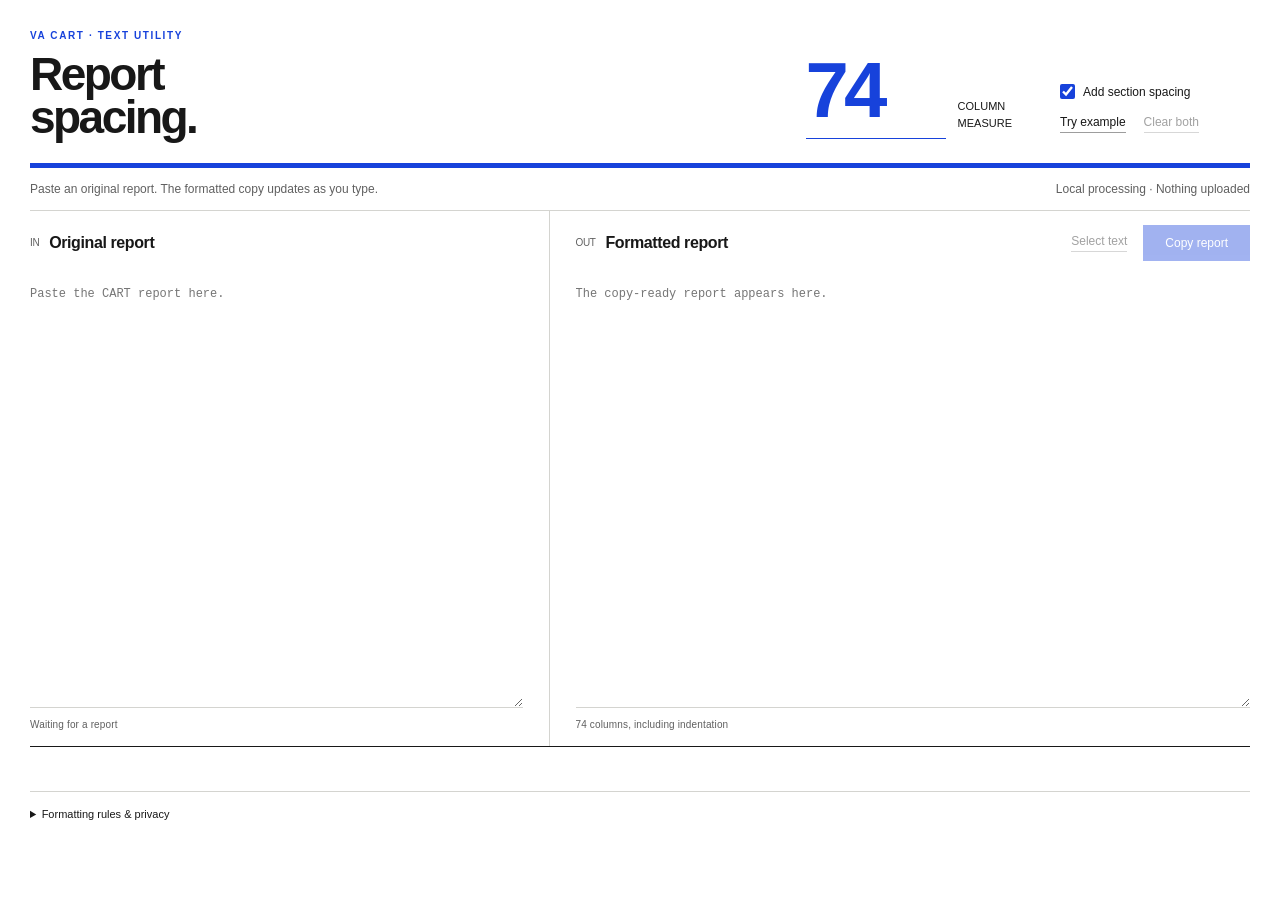
==== applications/pava-reports/index.html @ 6ceb466f "Add Applications section and host PAVA Reports formatter" ====
<!doctype html>
<html lang="en">
<head>
  <meta charset="utf-8">
  <meta name="viewport" content="width=device-width, initial-scale=1">
  <meta http-equiv="Content-Security-Policy" content="default-src 'none'; script-src 'unsafe-inline'; style-src 'unsafe-inline'; connect-src 'none'; img-src 'none'; font-src 'none'; object-src 'none'; base-uri 'none'; form-action 'none'">
  <meta name="referrer" content="no-referrer">
  <title>CART report formatter</title>
  <style>
    :root { color-scheme: light; --blue: #1742db; --ink: #181818; --muted: #606060; --line: #d4d4d0; font-family: Arial, Helvetica, sans-serif; color: var(--ink); background: #fff; }
    * { box-sizing: border-box; }
    body { margin: 0; }
    button, input { font: inherit; }
    a { color: inherit; }
    main { max-width: 1700px; margin: auto; padding: 0 30px 22px; }
    .masthead { display: grid; grid-template-columns: 1fr auto auto; align-items: end; gap: 48px; padding: 30px 0 24px; border-bottom: 5px solid var(--blue); }
    .masthead small { display: block; font-size: 10px; letter-spacing: .16em; text-transform: uppercase; color: var(--blue); margin-bottom: 12px; font-weight: 700; }
    h1 { font-size: 46px; line-height: .94; letter-spacing: -.055em; font-weight: 800; margin: 0; }
    .width-setting { display: flex; align-items: end; gap: 12px; }
    .width-setting label { font-size: 11px; text-transform: uppercase; line-height: 1.5; padding-bottom: 8px; }
    #width { width: 140px; border: 0; border-bottom: 1px solid var(--blue); color: var(--blue); background: white; padding: 0 0 2px; font-size: 78px; font-weight: 700; line-height: 1; letter-spacing: -.065em; }
    .options { min-width: 190px; font-size: 12px; display: grid; gap: 16px; padding-bottom: 6px; }
    .check { display: flex; align-items: center; gap: 8px; }
    input[type=checkbox] { accent-color: var(--blue); width: 15px; height: 15px; margin: 0; }
    .options-buttons { display: flex; gap: 18px; }
    button { cursor: pointer; }
    button.quiet { border: 0; border-bottom: 1px solid #9d9d9d; padding: 0 0 3px; background: transparent; color: var(--ink); font-size: 12px; }
    button.quiet:hover:not(:disabled) { color: var(--blue); border-color: var(--blue); }
    button:disabled { opacity: .4; cursor: default; }
    .instruction { display: flex; justify-content: space-between; gap: 20px; margin: 0; padding: 14px 0; font-size: 12px; color: var(--muted); }
    .workspace { display: grid; grid-template-columns: minmax(0, .85fr) minmax(0, 1.15fr); border-top: 1px solid var(--line); border-bottom: 1px solid var(--ink); }
    .input-panel { padding-right: 26px; }
    .output-panel { border-left: 1px solid var(--line); padding-left: 26px; }
    .panel-head { display: flex; align-items: center; justify-content: space-between; min-height: 64px; gap: 12px; }
    .panel-head label { font-weight: 700; font-size: 16px; letter-spacing: -.025em; }
    .panel-head label span { font-size: 10px; color: var(--muted); font-weight: 400; margin-right: 10px; vertical-align: 2px; }
    .panel-actions { display: flex; align-items: center; gap: 16px; }
    #copy { background: var(--blue); color: white; border: 0; padding: 11px 22px; font-size: 12px; }
    #copy:hover:not(:disabled) { background: #092cac; }
    textarea { display: block; width: 100%; height: max(345px, 48vh); border: 0; background: #fff; color: #242424; padding: 9px 0 20px; resize: vertical; font: 12px/1.8 "SFMono-Regular", Consolas, "Liberation Mono", monospace; tab-size: 8; border-radius: 0; }
    textarea::placeholder { color: #767676; }
    #output { color: #162760; }
    .panel-foot { min-height: 39px; padding: 11px 0; border-top: 1px solid var(--line); font-size: 10px; color: var(--muted); letter-spacing: .015em; }
    .status { min-height: 16px; font-size: 12px; color: #4e5a56; margin: 14px 0; }
    .status.warning { color: #a3360a; }
    .bottom { display: flex; gap: 40px; justify-content: space-between; border-top: 1px solid var(--line); padding-top: 13px; font-size: 11px; color: var(--muted); }
    details { max-width: 680px; line-height: 1.65; }
    summary { cursor: pointer; color: var(--ink); width: fit-content; }
    details p { margin-bottom: 0; }
    :focus-visible { outline: 2px solid var(--blue); outline-offset: 4px; }
    textarea:focus-visible { outline-offset: -2px; }
    @media (min-width: 1450px) { textarea { font-size: 13px; } }
    @media (max-width: 950px) { .masthead { gap: 24px; } h1 { font-size: 36px; } #width { width: 100px; font-size: 60px; } .options { min-width: 155px; } .workspace { grid-template-columns: 1fr; } .input-panel { padding: 0; } .output-panel { padding: 0; border-left: 0; border-top: 3px solid var(--blue); } textarea { height: 300px; } }
    @media (max-width: 600px) { .panel-head { flex-wrap: wrap; padding: 14px 0; gap: 14px; } main { padding: 0 18px 20px; } .masthead { grid-template-columns: 1fr auto; padding-top: 22px; } .options { grid-column: 1/-1; display: flex; justify-content: space-between; } h1 { font-size: 36px; } .width-setting { gap: 6px; } .width-setting label { font-size: 9px; } .instruction { flex-direction: column; gap: 5px; } .bottom { gap: 16px; } }
  </style>
</head>
<body>

  <main>
    <header class="masthead">
      <div><small>VA CART · Text utility</small><h1>Report<br>spacing.</h1></div>
      <div class="width-setting"><input id="width" aria-label="Line width" type="number" min="40" max="120" step="1" value="74"><label for="width">Column<br>measure</label></div>
      <div class="options">
        <label class="check"><input id="spacing" type="checkbox" checked>Add section spacing</label>
        <div class="options-buttons"><button id="demo" class="quiet" type="button">Try example</button><button id="clear" class="quiet" type="button" disabled>Clear both</button></div>
      </div>
    </header>
    <p class="instruction"><span>Paste an original report. The formatted copy updates as you type.</span><span>Local processing · Nothing uploaded</span></p>
    <div class="workspace">
      <section class="input-panel" aria-labelledby="original-label">
        <div class="panel-head"><label id="original-label" for="original"><span aria-hidden="true">IN</span>Original report</label></div>
        <textarea id="original" wrap="off" spellcheck="false" autocorrect="off" autocapitalize="off" autocomplete="off" placeholder="Paste the CART report here." aria-describedby="input-stats"></textarea>
        <div class="panel-foot" id="input-stats">Waiting for a report</div>
      </section>
      <section class="output-panel" aria-labelledby="output-label">
        <div class="panel-head"><label id="output-label" for="output"><span aria-hidden="true">OUT</span>Formatted report</label><div class="panel-actions"><button id="select" class="quiet" type="button" disabled>Select text</button><button id="copy" type="button" disabled>Copy report</button></div></div>
        <textarea id="output" wrap="off" readonly spellcheck="false" autocorrect="off" autocapitalize="off" autocomplete="off" placeholder="The copy-ready report appears here." aria-describedby="output-stats status"></textarea>
        <div class="panel-foot" id="output-stats">74 columns, including indentation</div>
      </section>
    </div>
    <p id="status" class="status" role="status" aria-live="polite"></p>
    <footer class="bottom"><details><summary>Formatting rules & privacy</summary><p>Rewraps recognized paragraphs at word boundaries, preserves measurement rows, and shortens dividers to the selected width. Only spaces, newlines, and divider lengths change. No special hyphen rules. No uploads, analytics, or saved reports; copying uses your clipboard.</p></details></footer>
    <noscript><p>Enable JavaScript to format a report.</p></noscript>
  </main>
  <script id="formatter">
    "use strict";

    // Deliberately small, explicit CART rules. Unknown rows are wrapped separately.
    const CARTFormatter = (() => {
      const subsections = /^(?:Diagnostic Procedures:|Interventions:|Secondary arterial access for diagnostic procedures:|Sedation \(actual\):.*|Pre Implant Aortic Valve Assessment|Post Implant Aortic Valve Assessment|Procedure Information|Procedure and Device Implant Details|Technical Details:)$/;
      const narrativeSections = new Set([
        "TIME-OUT", "ACCESS", "PROCEDURE DETAILS AND FINDINGS",
        "PROCEDURE SUMMARY", "RECOMMENDATIONS", "PERIPROCEDURAL COMPLICATIONS",
        "EQUIPMENT/DEVICES"
      ]);
      const indentation = line => line.match(/^ */)[0];
      const isDivider = line => /^([_-])\1{3,}$/.test(line.trim());
      const isHeading = line => line.length > 0 && !/^\s/.test(line) && /[A-Z]/.test(line) && /^[A-Z][A-Z0-9 /(),:&+.'-]*$/.test(line) && !isDivider(line);
      const isBullet = line => /^\s*(?:--|[-*•]|\d+[.)])\s+/.test(line);
      const isData = line => /:/.test(line) || /\S {2,}\S/.test(line.trim());

      function normalize(text) {
        return String(text).replace(/\r\n?/g, "\n").split("\n").map(line => {
          // Expand tabs using fixed eight-column tab stops, keeping table alignment.
          let expanded = "";
          for (const c of line) expanded += c === "\t" ? " ".repeat(8 - expanded.length % 8) : c;
          return expanded.replace(/\s+$/, "");
        });
      }

      function wrap(line, width, continuedIndent = indentation(line)) {
        if (line.length <= width) return [line];
        const indent = indentation(line);
        const words = [...line.slice(indent.length).matchAll(/(\s*)(\S+)/g)];
        const result = [];
        let current = indent;
        let hasWord = false;
        for (const [, gap, word] of words) {
          if (hasWord && current.length + gap.length + word.length > width) {
            result.push(current);
            current = continuedIndent + word;
          } else {
            current += (hasWord ? gap : "") + word;
          }
          hasWord = true;
        }
        if (hasWord) result.push(current);
        return result;
      }

      function joinProse(lines) {
        return lines.map(line => line.trim()).join(" ");
      }

      function contentKey(text) {
        // Divider length is the only allowed non-whitespace change.
        return normalize(text).filter(line => !isDivider(line)).join("").replace(/\s/g, "");
      }

      function format(text, options = {}) {
        const width = options.width ?? 74;
        const spacing = options.spacing ?? true;
        if (!Number.isInteger(width) || width < 40 || width > 120) throw new RangeError("Choose a whole number from 40 to 120 columns.");
        const lines = normalize(text);
        const output = [];
        let section = "";
        let inTitle = false;
        const blank = () => { if (output.length && output[output.length - 1] !== "") output.push(""); };

        for (let i = 0; i < lines.length; i++) {
          const line = lines[i];
          const trimmed = line.trim();
          if (!trimmed) { blank(); continue; }
          if (isDivider(line)) {
            if (spacing && trimmed[0] === "_" && output.length > 1) blank();
            output.push(trimmed.slice(0, width));
            if (spacing && trimmed[0] === "_") blank();
            inTitle = false;
            continue;
          }

          if (/^STRUCTURAL HEART INTERVENTION/.test(line) || (inTitle && isHeading(line) && output[output.length - 1] !== "REPORT")) {
            if (spacing && !inTitle) blank();
            output.push(...wrap(line, width));
            inTitle = true;
            continue;
          }
          if (inTitle && spacing) blank();
          inTitle = false;

          if (isHeading(line)) {
            if (spacing) blank();
            section = trimmed;
            output.push(...wrap(line, width));
            continue;
          }
          if (subsections.test(trimmed)) {
            if (spacing) blank();
            output.push(...wrap(trimmed, width));
            if (spacing && /^Sedation \(actual\):/.test(trimmed)) blank();
            continue;
          }
          if (spacing && /^(?:Patient:|Procedure Date:|Start of procedure:|The attending was present)/.test(trimmed)) blank();

          const bullet = isBullet(line);
          const prose = narrativeSections.has(section) && indentation(line).length >= 2 && !isData(line);
          if (bullet || prose) {
            const paragraph = [line];
            while (i + 1 < lines.length) {
              const next = lines[i + 1];
              if (!next.trim() || isBullet(next) || isHeading(next) || isDivider(next) || subsections.test(next.trim()) || isData(next)) break;
              if (indentation(next).length < 2) break;
              // Outside detailed findings, a completed sentence is a row boundary.
              if (section !== "PROCEDURE DETAILS AND FINDINGS" && /[.!?]$/.test(paragraph[paragraph.length - 1].trim())) break;
              paragraph.push(next);
              i++;
            }
            const indent = indentation(line);
            const marker = bullet ? line.match(/^\s*(?:--|[-*•]|\d+[.)])\s+/)[0] : indent;
            output.push(...wrap(indent + joinProse(paragraph), width, bullet ? " ".repeat(marker.length) : indent));
          } else {
            // Do not infer paragraphs for unknown sections or aligned data rows.
            output.push(...wrap(line, width));
          }
        }
        while (output[output.length - 1] === "") output.pop();
        const formatted = output.join("\n");
        const overflow = output.flatMap((line, i) => line.length > width ? [i + 1] : []);
        return {
          text: formatted,
          preserved: contentKey(text) === contentKey(formatted),
          overflow,
          maxWidth: output.reduce((max, line) => Math.max(max, line.length), 0),
          lineCount: output.length,
          nonAscii: /[^\x00-\x7f]/.test(formatted)
        };
      }
      return { format };
    })();
  </script>
  <script id="interface">
    "use strict";
    const original = document.getElementById("original");
    const output = document.getElementById("output");
    const widthInput = document.getElementById("width");
    const spacingInput = document.getElementById("spacing");
    const copyButton = document.getElementById("copy");
    const selectButton = document.getElementById("select");
    const clearButton = document.getElementById("clear");
    const status = document.getElementById("status");
    const inputStats = document.getElementById("input-stats");
    const outputStats = document.getElementById("output-stats");

    function update() {
      copyButton.textContent = "Copy report";
      selectButton.disabled = true;
      clearButton.disabled = !original.value;
      status.className = "status";
      if (!original.value.trim()) {
        output.value = "";
        copyButton.disabled = true;
        inputStats.textContent = "Waiting for a report";
        outputStats.textContent = widthInput.validity.valid ? `${widthInput.value} columns, including indentation` : "Choose a line width";
        status.textContent = "";
        return;
      }
      inputStats.textContent = `${original.value.split(/\r\n?|\n/).length} lines · ${original.value.length.toLocaleString()} characters`;
      try {
        const result = CARTFormatter.format(original.value, { width: Number(widthInput.value), spacing: spacingInput.checked });
        if (!result.preserved) throw new Error("Text verification failed. The original report is still in the left box.");
        output.value = result.text;
        copyButton.disabled = !result.text;
        selectButton.disabled = !result.text;
        outputStats.textContent = `${result.lineCount} lines · longest line: ${result.maxWidth} / ${widthInput.value} columns`;
        status.textContent = "Text preserved. Only spacing, line breaks, and divider lengths changed.";
        if (result.overflow.length) {
          status.className = "status warning";
          status.textContent = `Review ${result.overflow.length} long line${result.overflow.length === 1 ? "" : "s"} (${result.overflow.slice(0, 8).join(", ")}${result.overflow.length > 8 ? ", …" : ""}): a word, identifier, or indent cannot fit within ${widthInput.value} columns. Kept intact.`;
        }
        if (result.nonAscii) status.textContent += " Non-ASCII characters may occupy different widths in the destination terminal.";
      } catch (error) {
        output.value = "";
        copyButton.disabled = true;
        outputStats.textContent = "Waiting for a valid format";
        status.className = "status warning";
        status.textContent = error.message;
      }
    }

    original.addEventListener("input", update);
    widthInput.addEventListener("input", update);
    spacingInput.addEventListener("change", update);
    clearButton.addEventListener("click", () => {
      original.value = "";
      update();
      original.focus();
    });
    selectButton.addEventListener("click", () => {
      output.focus();
      output.select();
      status.textContent = "The output is selected. Press Ctrl+C (Windows) or ⌘C (Mac) to copy.";
    });
    copyButton.addEventListener("click", async () => {
      const text = output.value;
      if (!text) return;
      // Selection remains available even if an embedded clipboard request waits
      // for browser permission indefinitely. No clipboard read is requested.
      output.focus();
      output.select();
      status.textContent = "Copying… You can also press Ctrl+C (Windows) or ⌘C (Mac) while the output is selected.";
      let copied = false;
      try {
        if (navigator.clipboard && window.isSecureContext) {
          await navigator.clipboard.writeText(text);
          copied = true;
        }
      } catch { /* Fall back to selecting and copying for local files/permissions. */ }
      if (!copied) {
        output.focus();
        output.select();
        try { copied = document.execCommand("copy"); } catch { copied = false; }
      }
      if (output.value !== text) return;
      copyButton.textContent = copied ? "Copied" : "Text selected";
      status.textContent = copied ? "Formatted report copied. Review the output before pasting." : "The output is selected. Press Ctrl+C (Windows) or ⌘C (Mac) to copy.";
    });
    // Prevent back/forward navigation from restoring a report in these boxes.
    window.addEventListener("pagehide", () => { original.value = ""; output.value = ""; });
    window.addEventListener("pageshow", update);
    update();
  </script>

  <script id="demo-script">
    const demoButton = document.getElementById("demo");
    const syncDemo = () => { demoButton.disabled = Boolean(original.value.trim()); };
    demoButton.addEventListener("click", () => {
      if (original.value.trim()) return;
      original.value = "SYNTHETIC EXAMPLE - NOT A PATIENT REPORT\n_____________________________________________________________________________\nPROCEDURE DETAILS AND FINDINGS\n Technical Details:\n  This is a fictional sample used to demonstrate the placement of line breaks\n  and spaces in a report. Long paragraphs are fitted to the selected column\n  width, while existing wording and punctuation stay unchanged.\n\nALL PROCEDURES\n  Example measurement:     68\n  Example pressure:       110/ 62, mean 78\nRECOMMENDATIONS\n  -- Review the formatted text\n  -- Copy it to the destination when ready";
      original.dispatchEvent(new Event("input", { bubbles: true }));
    });
    original.addEventListener("input", syncDemo);
    clearButton.addEventListener("click", syncDemo);
    window.addEventListener("pageshow", syncDemo);
    syncDemo();
  </script>
</body>
</html>
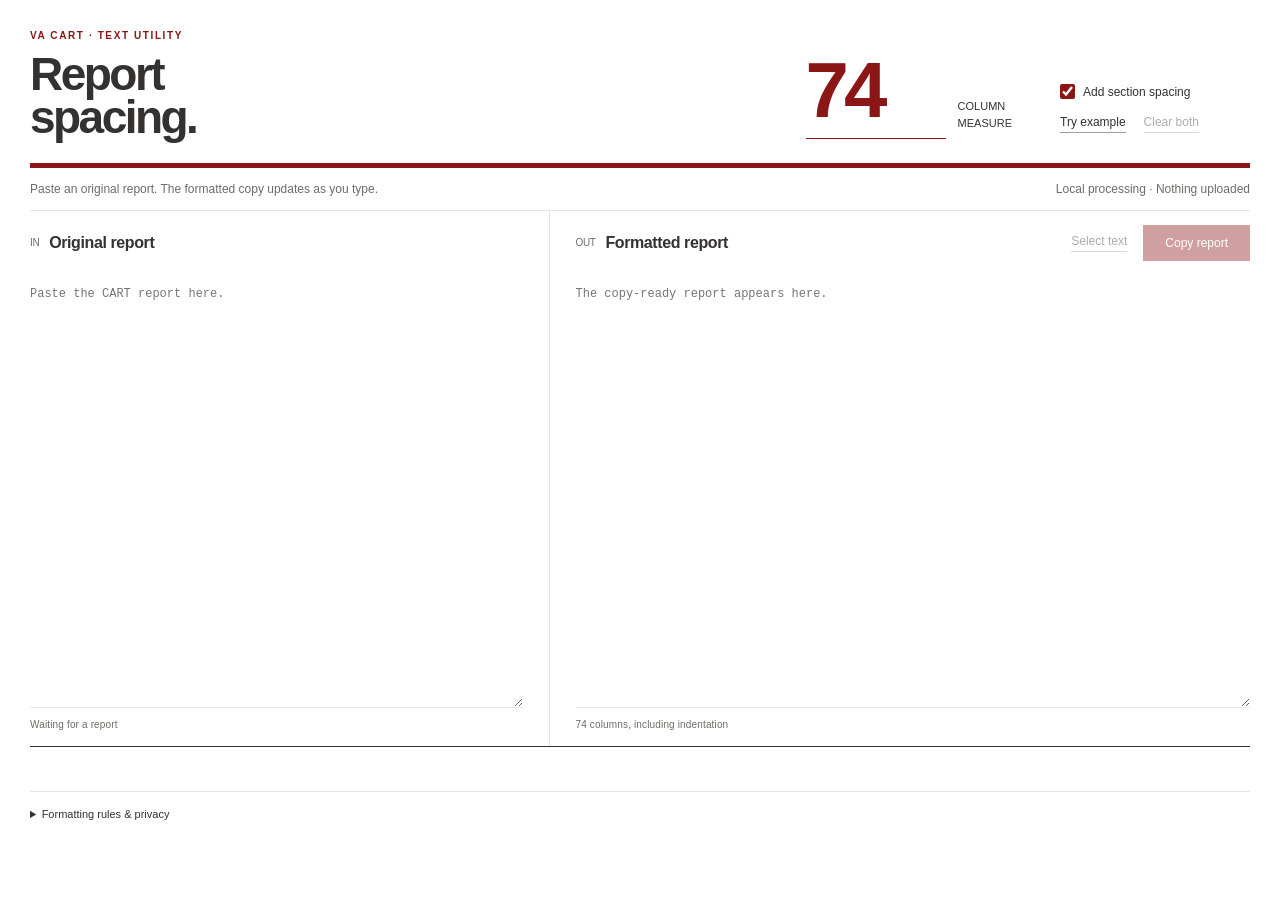
==== commit 7aa2bfe3: "Match PAVA Reports to Cardinal palette and hide number spinners" ====
--- a/applications/pava-reports/index.html
+++ b/applications/pava-reports/index.html
@@ -7,25 +7,27 @@
   <meta name="referrer" content="no-referrer">
   <title>CART report formatter</title>
   <style>
-    :root { color-scheme: light; --blue: #1742db; --ink: #181818; --muted: #606060; --line: #d4d4d0; font-family: Arial, Helvetica, sans-serif; color: var(--ink); background: #fff; }
+    :root { color-scheme: light; --accent: #8c1515; --ink: #343230; --muted: #706b68; --line: #e9e4e2; font-family: Arial, Helvetica, sans-serif; color: var(--ink); background: #fff; }
     * { box-sizing: border-box; }
     body { margin: 0; }
     button, input { font: inherit; }
     a { color: inherit; }
     main { max-width: 1700px; margin: auto; padding: 0 30px 22px; }
-    .masthead { display: grid; grid-template-columns: 1fr auto auto; align-items: end; gap: 48px; padding: 30px 0 24px; border-bottom: 5px solid var(--blue); }
-    .masthead small { display: block; font-size: 10px; letter-spacing: .16em; text-transform: uppercase; color: var(--blue); margin-bottom: 12px; font-weight: 700; }
+    .masthead { display: grid; grid-template-columns: 1fr auto auto; align-items: end; gap: 48px; padding: 30px 0 24px; border-bottom: 5px solid var(--accent); }
+    .masthead small { display: block; font-size: 10px; letter-spacing: .16em; text-transform: uppercase; color: var(--accent); margin-bottom: 12px; font-weight: 700; }
     h1 { font-size: 46px; line-height: .94; letter-spacing: -.055em; font-weight: 800; margin: 0; }
     .width-setting { display: flex; align-items: end; gap: 12px; }
     .width-setting label { font-size: 11px; text-transform: uppercase; line-height: 1.5; padding-bottom: 8px; }
-    #width { width: 140px; border: 0; border-bottom: 1px solid var(--blue); color: var(--blue); background: white; padding: 0 0 2px; font-size: 78px; font-weight: 700; line-height: 1; letter-spacing: -.065em; }
+    #width { width: 140px; border: 0; border-bottom: 1px solid var(--accent); color: var(--accent); background: white; padding: 0 0 2px; font-size: 78px; font-weight: 700; line-height: 1; letter-spacing: -.065em; }
+    #width { -moz-appearance: textfield; appearance: textfield; }
+    #width::-webkit-inner-spin-button, #width::-webkit-outer-spin-button { -webkit-appearance: none; margin: 0; }
     .options { min-width: 190px; font-size: 12px; display: grid; gap: 16px; padding-bottom: 6px; }
     .check { display: flex; align-items: center; gap: 8px; }
-    input[type=checkbox] { accent-color: var(--blue); width: 15px; height: 15px; margin: 0; }
+    input[type=checkbox] { accent-color: var(--accent); width: 15px; height: 15px; margin: 0; }
     .options-buttons { display: flex; gap: 18px; }
     button { cursor: pointer; }
     button.quiet { border: 0; border-bottom: 1px solid #9d9d9d; padding: 0 0 3px; background: transparent; color: var(--ink); font-size: 12px; }
-    button.quiet:hover:not(:disabled) { color: var(--blue); border-color: var(--blue); }
+    button.quiet:hover:not(:disabled) { color: var(--accent); border-color: var(--accent); }
     button:disabled { opacity: .4; cursor: default; }
     .instruction { display: flex; justify-content: space-between; gap: 20px; margin: 0; padding: 14px 0; font-size: 12px; color: var(--muted); }
     .workspace { display: grid; grid-template-columns: minmax(0, .85fr) minmax(0, 1.15fr); border-top: 1px solid var(--line); border-bottom: 1px solid var(--ink); }
@@ -35,22 +37,22 @@
     .panel-head label { font-weight: 700; font-size: 16px; letter-spacing: -.025em; }
     .panel-head label span { font-size: 10px; color: var(--muted); font-weight: 400; margin-right: 10px; vertical-align: 2px; }
     .panel-actions { display: flex; align-items: center; gap: 16px; }
-    #copy { background: var(--blue); color: white; border: 0; padding: 11px 22px; font-size: 12px; }
-    #copy:hover:not(:disabled) { background: #092cac; }
-    textarea { display: block; width: 100%; height: max(345px, 48vh); border: 0; background: #fff; color: #242424; padding: 9px 0 20px; resize: vertical; font: 12px/1.8 "SFMono-Regular", Consolas, "Liberation Mono", monospace; tab-size: 8; border-radius: 0; }
+    #copy { background: var(--accent); color: white; border: 0; padding: 11px 22px; font-size: 12px; }
+    #copy:hover:not(:disabled) { background: #820000; }
+    textarea { display: block; width: 100%; height: max(345px, 48vh); border: 0; background: #fff; color: var(--ink); padding: 9px 0 20px; resize: vertical; font: 12px/1.8 "SFMono-Regular", Consolas, "Liberation Mono", monospace; tab-size: 8; border-radius: 0; }
     textarea::placeholder { color: #767676; }
-    #output { color: #162760; }
+    #output { color: var(--ink); }
     .panel-foot { min-height: 39px; padding: 11px 0; border-top: 1px solid var(--line); font-size: 10px; color: var(--muted); letter-spacing: .015em; }
-    .status { min-height: 16px; font-size: 12px; color: #4e5a56; margin: 14px 0; }
-    .status.warning { color: #a3360a; }
+    .status { min-height: 16px; font-size: 12px; color: var(--muted); margin: 14px 0; }
+    .status.warning { color: var(--accent); }
     .bottom { display: flex; gap: 40px; justify-content: space-between; border-top: 1px solid var(--line); padding-top: 13px; font-size: 11px; color: var(--muted); }
     details { max-width: 680px; line-height: 1.65; }
     summary { cursor: pointer; color: var(--ink); width: fit-content; }
     details p { margin-bottom: 0; }
-    :focus-visible { outline: 2px solid var(--blue); outline-offset: 4px; }
+    :focus-visible { outline: 2px solid var(--accent); outline-offset: 4px; }
     textarea:focus-visible { outline-offset: -2px; }
     @media (min-width: 1450px) { textarea { font-size: 13px; } }
-    @media (max-width: 950px) { .masthead { gap: 24px; } h1 { font-size: 36px; } #width { width: 100px; font-size: 60px; } .options { min-width: 155px; } .workspace { grid-template-columns: 1fr; } .input-panel { padding: 0; } .output-panel { padding: 0; border-left: 0; border-top: 3px solid var(--blue); } textarea { height: 300px; } }
+    @media (max-width: 950px) { .masthead { gap: 24px; } h1 { font-size: 36px; } #width { width: 100px; font-size: 60px; } .options { min-width: 155px; } .workspace { grid-template-columns: 1fr; } .input-panel { padding: 0; } .output-panel { padding: 0; border-left: 0; border-top: 3px solid var(--accent); } textarea { height: 300px; } }
     @media (max-width: 600px) { .panel-head { flex-wrap: wrap; padding: 14px 0; gap: 14px; } main { padding: 0 18px 20px; } .masthead { grid-template-columns: 1fr auto; padding-top: 22px; } .options { grid-column: 1/-1; display: flex; justify-content: space-between; } h1 { font-size: 36px; } .width-setting { gap: 6px; } .width-setting label { font-size: 9px; } .instruction { flex-direction: column; gap: 5px; } .bottom { gap: 16px; } }
   </style>
 </head>
@@ -59,7 +61,7 @@
   <main>
     <header class="masthead">
       <div><small>VA CART · Text utility</small><h1>Report<br>spacing.</h1></div>
-      <div class="width-setting"><input id="width" aria-label="Line width" type="number" min="40" max="120" step="1" value="74"><label for="width">Column<br>measure</label></div>
+      <div class="width-setting"><input id="width" aria-label="Line width" type="number" inputmode="numeric" min="40" max="120" step="1" value="74"><label for="width">Column<br>measure</label></div>
       <div class="options">
         <label class="check"><input id="spacing" type="checkbox" checked>Add section spacing</label>
         <div class="options-buttons"><button id="demo" class="quiet" type="button">Try example</button><button id="clear" class="quiet" type="button" disabled>Clear both</button></div>
